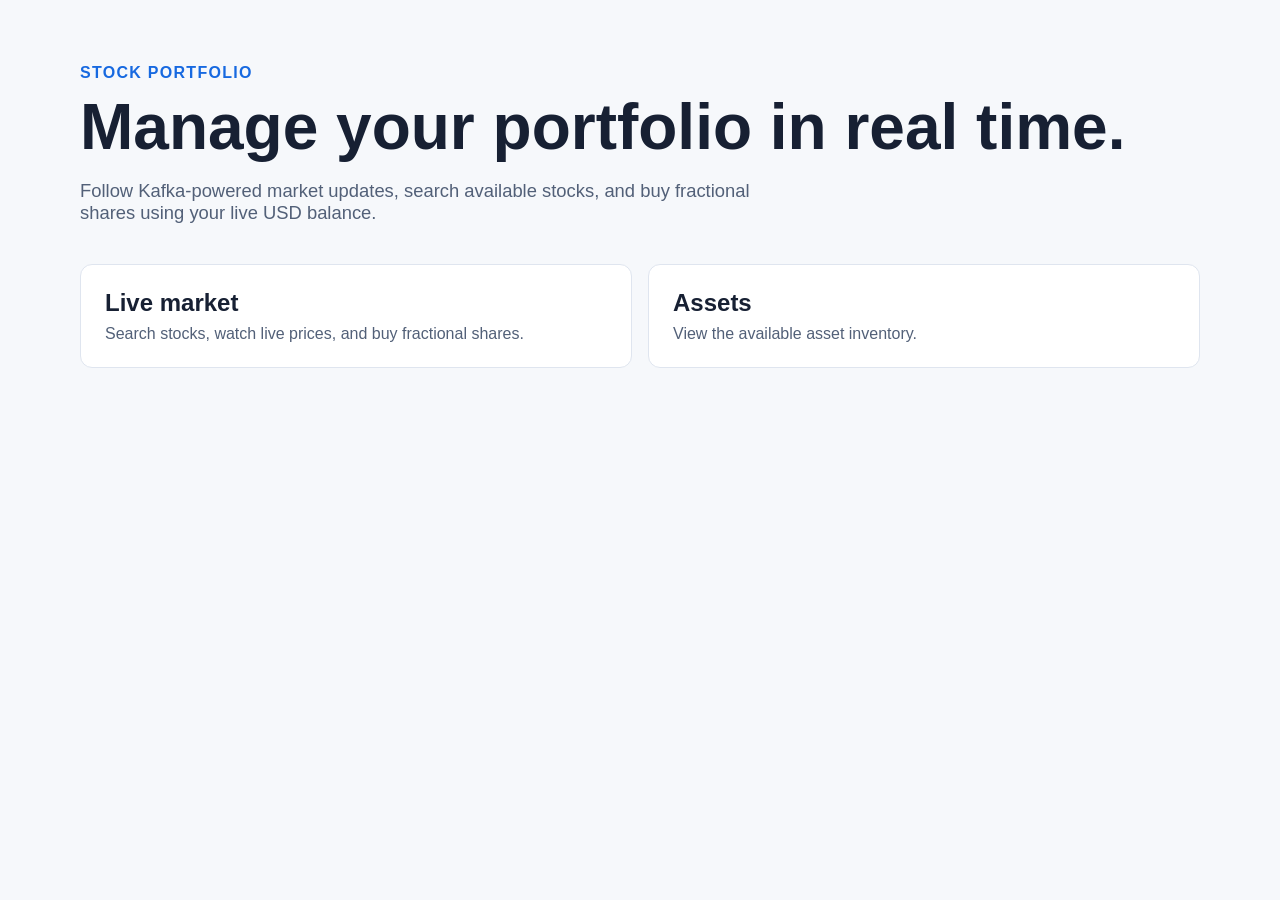
==== stock-market-project/asset-management-service/src/main/webapp/index.html @ abf1f24b "Move portfolio data into asset service and improve launcher reliability" ====
<!DOCTYPE html>
<html lang="en">
<head>
    <meta charset="UTF-8">
    <meta name="viewport" content="width=device-width, initial-scale=1">
    <title>Stock Portfolio</title>
    <style>
        :root { color-scheme: light; }
        body { background: #f6f8fb; color: #172033; font-family: sans-serif; margin: 0; }
        main { margin: 0 auto; max-width: 70rem; padding: 4rem 1.5rem; }
        .eyebrow { color: #1769e0; font-weight: bold; letter-spacing: .08em; text-transform: uppercase; }
        h1 { font-size: clamp(2.2rem, 6vw, 4rem); line-height: 1.05; margin: .75rem 0 1rem; }
        .intro { color: #526078; font-size: 1.15rem; max-width: 42rem; }
        .links { display: grid; gap: 1rem; grid-template-columns: repeat(2, minmax(0, 1fr)); margin-top: 2.5rem; }
        .card { background: white; border: 1px solid #dfe5ef; border-radius: .75rem; color: inherit;
                display: block; padding: 1.5rem; text-decoration: none; }
        .card:hover { border-color: #1769e0; box-shadow: 0 .5rem 1.5rem #17203314; }
        .card h2 { margin: 0 0 .5rem; }
        .card p { color: #526078; margin: 0; }
        @media (max-width: 600px) { .links { grid-template-columns: 1fr; } }
    </style>
</head>
<body>
<main>
    <div class="eyebrow">Stock Portfolio</div>
    <h1>Manage your portfolio in real time.</h1>
    <p class="intro">
        Follow Kafka-powered market updates, search available stocks, and buy
        fractional shares using your live USD balance.
    </p>
    <section class="links" aria-label="Application areas">
        <a class="card" href="/live-market">
            <h2>Live market</h2>
            <p>Search stocks, watch live prices, and buy fractional shares.</p>
        </a>
        <a class="card" href="/assets">
            <h2>Assets</h2>
            <p>View the available asset inventory.</p>
        </a>
    </section>
</main>
</body>
</html>
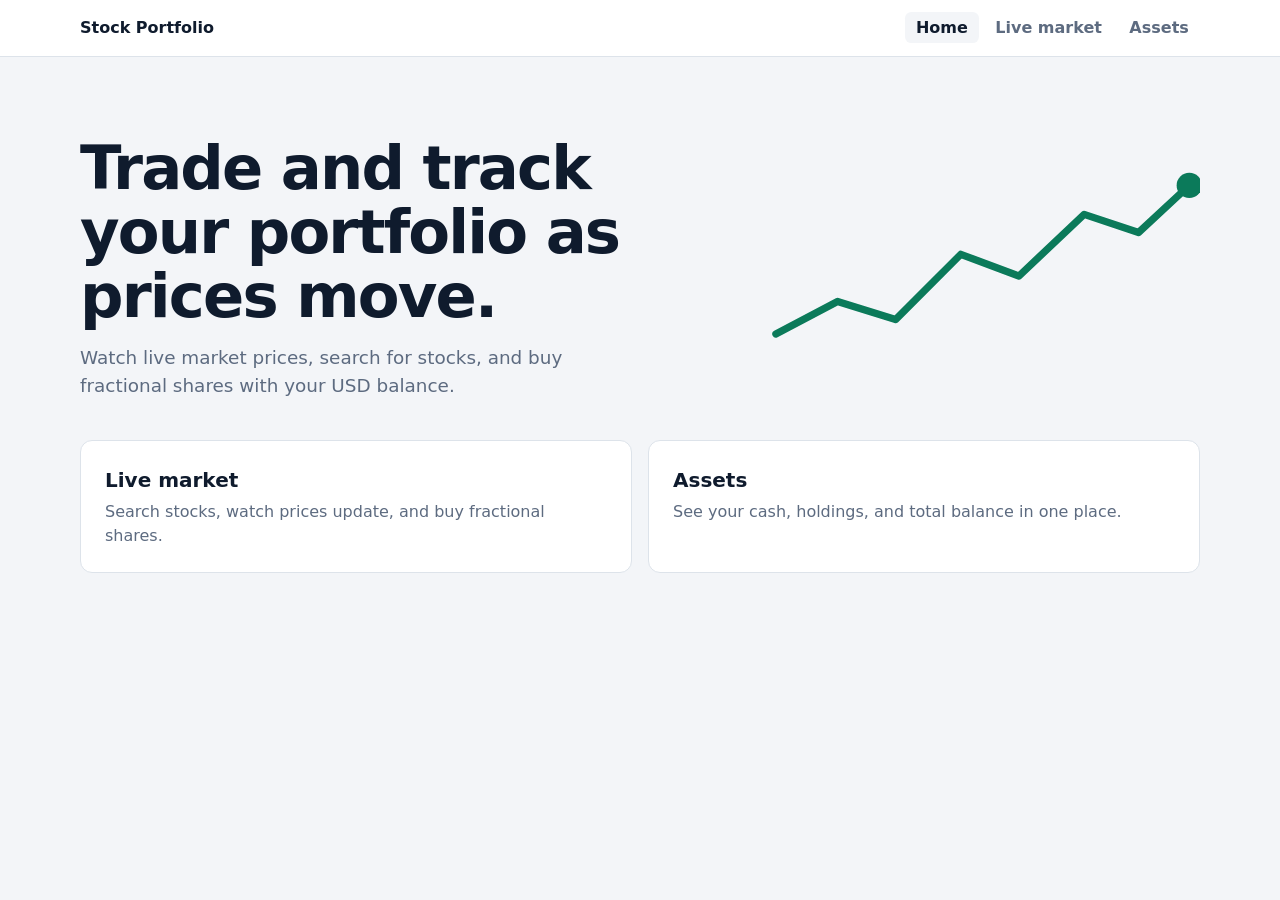
==== commit 8eb1bbfa: "Add live portfolio balance and Kafka-driven UI updates & jackson & UI changes" ====
--- a/stock-market-project/asset-management-service/src/main/webapp/index.html
+++ b/stock-market-project/asset-management-service/src/main/webapp/index.html
@@ -5,39 +5,91 @@
     <meta name="viewport" content="width=device-width, initial-scale=1">
     <title>Stock Portfolio</title>
     <style>
-        :root { color-scheme: light; }
-        body { background: #f6f8fb; color: #172033; font-family: sans-serif; margin: 0; }
-        main { margin: 0 auto; max-width: 70rem; padding: 4rem 1.5rem; }
-        .eyebrow { color: #1769e0; font-weight: bold; letter-spacing: .08em; text-transform: uppercase; }
-        h1 { font-size: clamp(2.2rem, 6vw, 4rem); line-height: 1.05; margin: .75rem 0 1rem; }
-        .intro { color: #526078; font-size: 1.15rem; max-width: 42rem; }
-        .links { display: grid; gap: 1rem; grid-template-columns: repeat(2, minmax(0, 1fr)); margin-top: 2.5rem; }
-        .card { background: white; border: 1px solid #dfe5ef; border-radius: .75rem; color: inherit;
-                display: block; padding: 1.5rem; text-decoration: none; }
-        .card:hover { border-color: #1769e0; box-shadow: 0 .5rem 1.5rem #17203314; }
-        .card h2 { margin: 0 0 .5rem; }
-        .card p { color: #526078; margin: 0; }
-        @media (max-width: 600px) { .links { grid-template-columns: 1fr; } }
+        :root { --bg:#f3f5f8; --surface:#fff; --ink:#0f1b2d; --muted:#5d6b80; --line:#dde3ea; --head:#eef1f5;
+                --accent:#1458c4; --ok:#0b7a5a; --bad:#b3261e; }
+        * { box-sizing: border-box; }
+        body { background: var(--bg); color: var(--ink); margin: 0;
+               font: 16px/1.5 ui-sans-serif, system-ui, -apple-system, "Segoe UI", Roboto, sans-serif; }
+        a { color: var(--accent); }
+        :focus-visible { outline: 2px solid var(--accent); outline-offset: 2px; }
+        .top { background: var(--surface); border-bottom: 1px solid var(--line); }
+        .bar { align-items: center; display: flex; gap: .25rem; height: 3.5rem; margin: 0 auto; max-width: 72rem; padding: 0 1rem; }
+        .brand { color: var(--ink); font-weight: 700; margin-right: auto; text-decoration: none; }
+        .bar nav a { border-radius: .4rem; color: var(--muted); font-weight: 600; padding: .4rem .7rem; text-decoration: none; }
+        .bar nav a:hover { color: var(--ink); }
+        .bar nav a[aria-current=page] { background: var(--bg); color: var(--ink); }
+        main { margin: 0 auto; max-width: 72rem; padding: 2rem 1rem 4rem; }
+        h1 { font-size: 1.75rem; letter-spacing: -.02em; line-height: 1.2; margin: 0 0 .25rem; }
+        h2 { font-size: 1.15rem; margin: 2.5rem 0 .75rem; }
+        .lede { color: var(--muted); margin: 0; }
+        .panel { background: var(--surface); border: 1px solid var(--line); border-radius: .75rem; overflow-x: auto; }
+        table { border-collapse: collapse; width: 100%; }
+        th, td { border-bottom: 1px solid var(--line); padding: .75rem 1rem; text-align: left; white-space: nowrap; }
+        tr:last-child td { border-bottom: 0; }
+        th { background: var(--head); color: var(--muted); font-size: .85rem; font-weight: 600; }
+        .num, th.num { font-variant-numeric: tabular-nums; text-align: right; }
+        .sym { font-weight: 700; }
+        .sub { color: var(--muted); font-weight: 400; }
+        .empty { color: var(--muted); padding: 2rem 1rem; text-align: center; }
+        input[type=number], input[type=search] { background: #fff; border: 1px solid #c3ccd8; border-radius: .4rem; font: inherit; padding: .4rem .6rem; }
+        input[type=number] { text-align: right; width: 7rem; }
+        .btn { background: var(--accent); border: 1px solid var(--accent); border-radius: .4rem; color: #fff; cursor: pointer;
+               font: inherit; font-weight: 600; padding: .4rem .9rem; }
+        .btn:hover { filter: brightness(.92); }
+        .btn.sell { background: #fff; border-color: var(--bad); color: var(--bad); margin-left: .4rem; }
+        .btn.sell:hover { background: var(--bad); color: #fff; filter: none; }
+        .status { align-items: center; color: var(--muted); display: flex; gap: .5rem; margin: 1rem 0; min-height: 1.5rem; }
+        .status::before { background: var(--ok); border-radius: 50%; content: ""; height: .5rem; width: .5rem; }
+        .status:empty::before { display: none; }
+        .status.error { color: var(--bad); }
+        .status.error::before { background: var(--bad); }
+        @media (prefers-reduced-motion: no-preference) { .btn { transition: background .15s, color .15s; } }
+        .hero { align-items: center; display: grid; gap: 2rem; grid-template-columns: 1.2fr .8fr; padding: 3rem 0 2.5rem; }
+        .hero h1 { font-size: clamp(2.2rem, 6vw, 3.8rem); letter-spacing: -.03em; line-height: 1.05; margin-bottom: 1rem; }
+        .hero .lede { font-size: 1.15rem; max-width: 34rem; }
+        .spark { color: var(--ok); width: 100%; }
+        .links { display: grid; gap: 1rem; grid-template-columns: repeat(2, minmax(0, 1fr)); }
+        .card { background: var(--surface); border: 1px solid var(--line); border-radius: .75rem; color: inherit; display: block;
+                padding: 1.5rem; text-decoration: none; }
+        .card:hover { border-color: var(--accent); }
+        .card h2 { font-size: 1.25rem; margin: 0 0 .35rem; }
+        .card p { color: var(--muted); margin: 0; }
+        @media (max-width: 700px) { .hero, .links { grid-template-columns: 1fr; } .spark { display: none; } }
     </style>
 </head>
 <body>
+<header class="top">
+    <div class="bar">
+        <a class="brand" href="/">Stock Portfolio</a>
+        <nav aria-label="Main">
+            <a href="/" aria-current="page">Home</a>
+            <a href="/live-market">Live market</a>
+            <a href="/assets">Assets</a>
+        </nav>
+    </div>
+</header>
 <main>
-    <div class="eyebrow">Stock Portfolio</div>
-    <h1>Manage your portfolio in real time.</h1>
-    <p class="intro">
-        Follow Kafka-powered market updates, search available stocks, and buy
-        fractional shares using your live USD balance.
-    </p>
+    <section class="hero">
+        <div>
+            <h1>Trade and track your portfolio as prices move.</h1>
+            <p class="lede">Watch live market prices, search for stocks, and buy fractional shares with your USD balance.</p>
+        </div>
+        <svg class="spark" viewBox="0 0 240 120" fill="none" stroke="currentColor" stroke-width="4"
+             stroke-linecap="round" stroke-linejoin="round" aria-hidden="true">
+            <path d="M6 96 L40 78 L72 88 L108 52 L140 64 L176 30 L206 40 L234 14"/>
+            <circle cx="234" cy="14" r="7" fill="currentColor" stroke="none"/>
+        </svg>
+    </section>
     <section class="links" aria-label="Application areas">
         <a class="card" href="/live-market">
             <h2>Live market</h2>
-            <p>Search stocks, watch live prices, and buy fractional shares.</p>
+            <p>Search stocks, watch prices update, and buy fractional shares.</p>
         </a>
         <a class="card" href="/assets">
             <h2>Assets</h2>
-            <p>View the available asset inventory.</p>
+            <p>See your cash, holdings, and total balance in one place.</p>
         </a>
     </section>
 </main>
 </body>
-</html>
+</html>
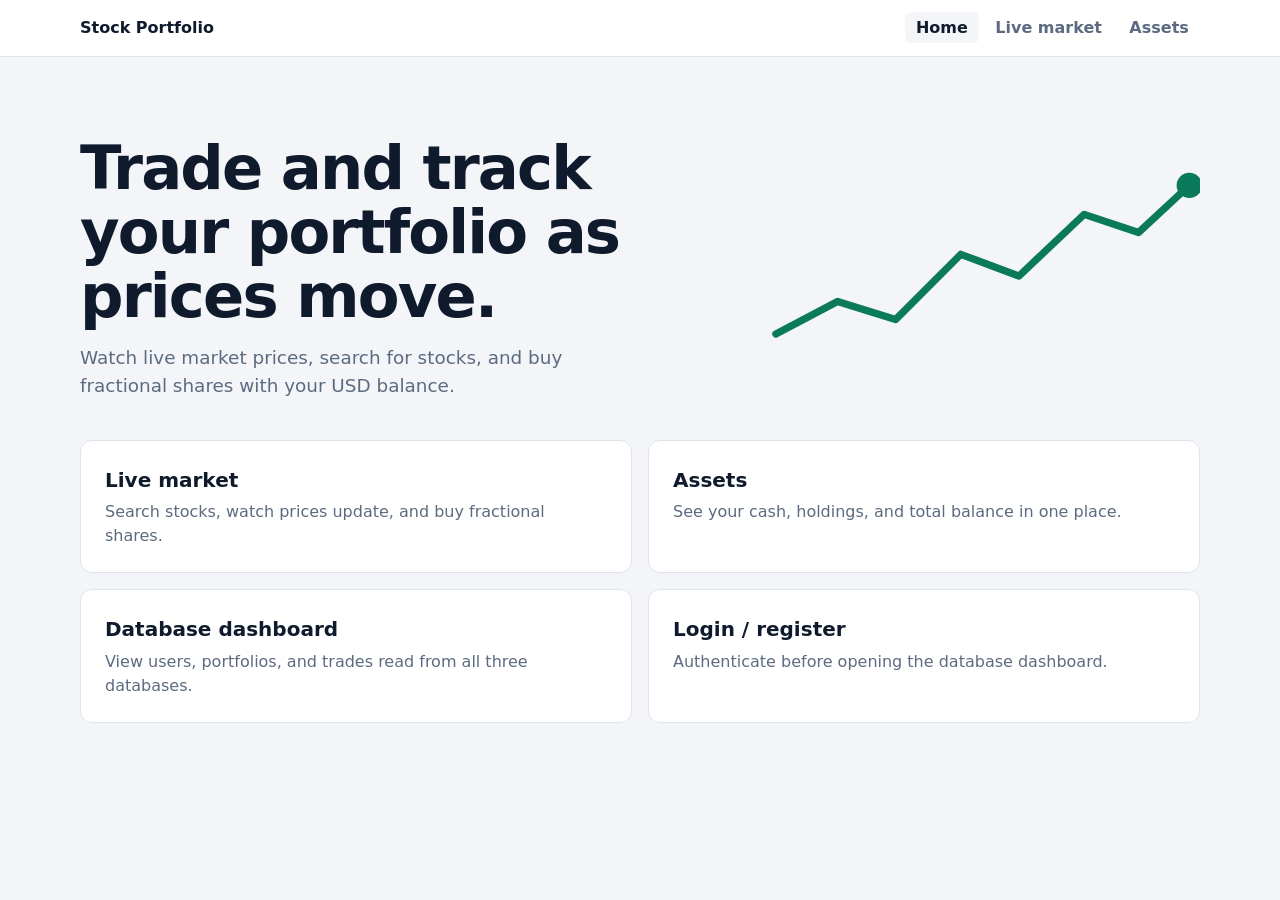
==== commit df525bb4: "fix: make stop script terminate stale run process" ====
--- a/stock-market-project/asset-management-service/src/main/webapp/index.html
+++ b/stock-market-project/asset-management-service/src/main/webapp/index.html
@@ -89,6 +89,14 @@
             <h2>Assets</h2>
             <p>See your cash, holdings, and total balance in one place.</p>
         </a>
+        <a class="card" href="/database.html">
+            <h2>Database dashboard</h2>
+            <p>View users, portfolios, and trades read from all three databases.</p>
+        </a>
+        <a class="card" href="/auth.html">
+            <h2>Login / register</h2>
+            <p>Authenticate before opening the database dashboard.</p>
+        </a>
     </section>
 </main>
 </body>
